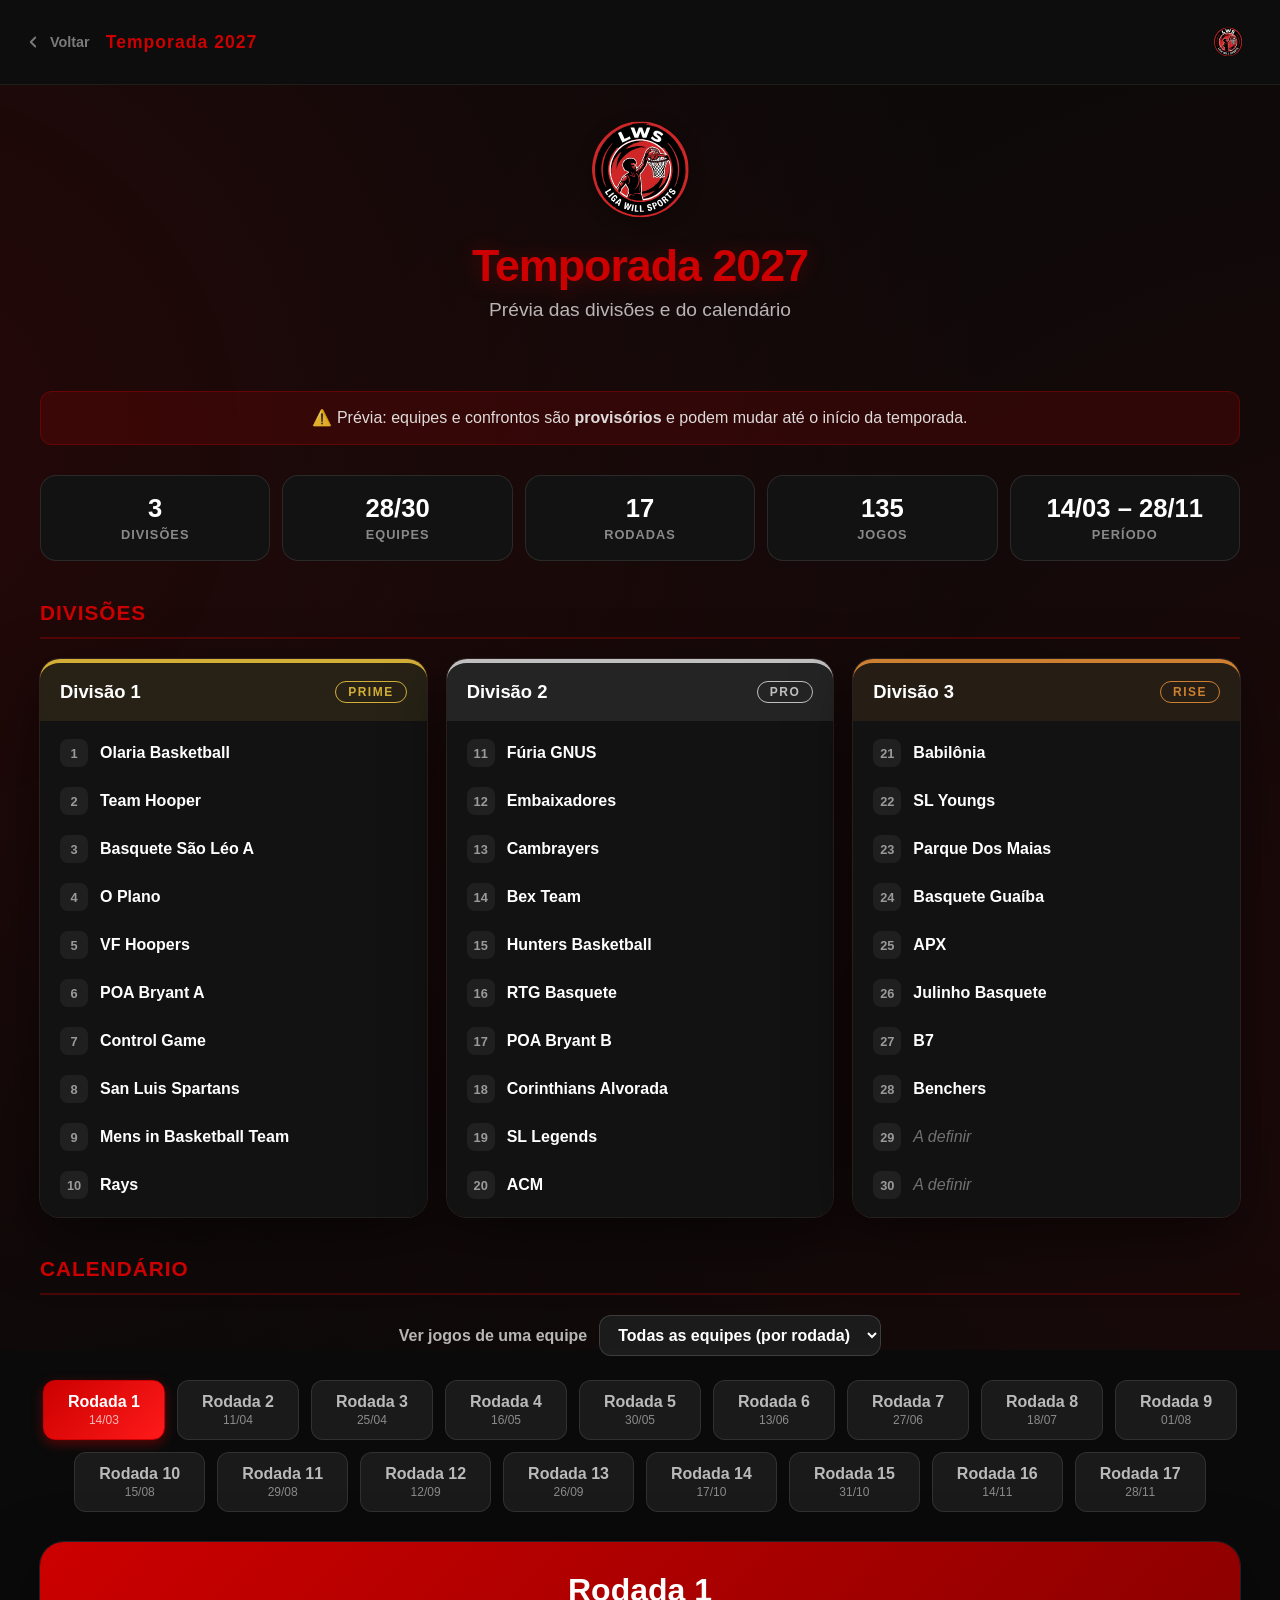
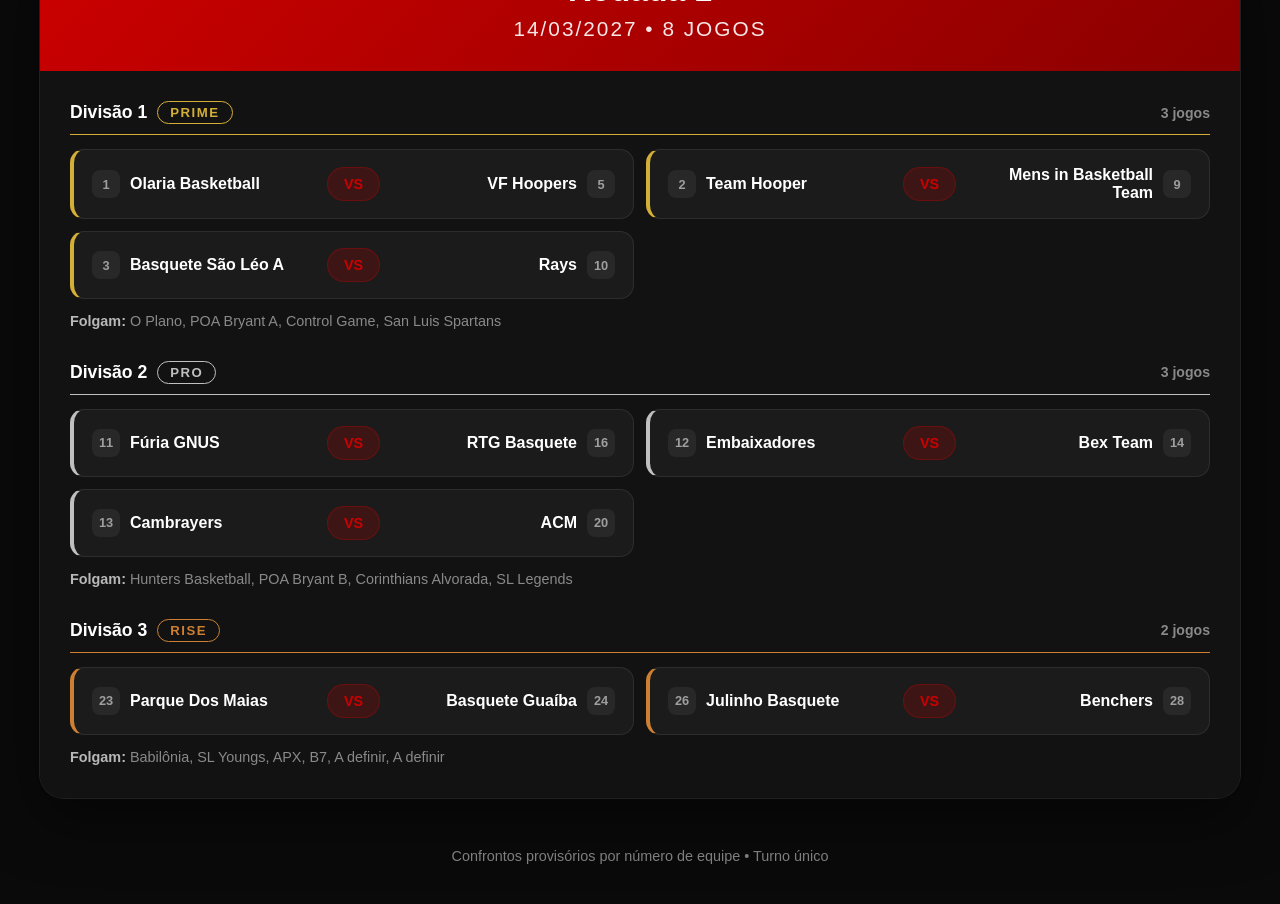
==== calendario2027.html @ 394848a7 "feat: add 2027 season preview page with divisions and calendar Standalone page (calendario2027.html)" ====
<!DOCTYPE html>
<html lang="pt-BR">
<head>
    <meta charset="UTF-8">
    <meta name="viewport" content="width=device-width, initial-scale=1.0">
    <title>Temporada 2027 - Liga Will Sports</title>
    <link rel="stylesheet" href="styles/index.css">
    <link rel="stylesheet" href="styles/classificacao.css">
    <link rel="stylesheet" href="styles/calendario2027.css">
</head>
<body>
    <div class="topbar">
        <a href="index.html" class="back-btn">
            <svg width="18" height="18" viewBox="0 0 24 24" fill="none" stroke="currentColor" stroke-width="2.5" stroke-linecap="round" stroke-linejoin="round">
                <polyline points="15 18 9 12 15 6"/>
            </svg>
            Voltar
        </a>
        <span class="topbar-title">Temporada 2027</span>
        <img src="Images/Logo wil.svg" alt="LWS" class="topbar-logo">
    </div>

    <div class="container">
        <div class="header">
            <div class="logo-container">
                <img src="Images/Logo wil.svg" alt="Liga Will Sports" class="logo">
            </div>
            <h1>Temporada 2027</h1>
            <div class="subtitle">Prévia das divisões e do calendário</div>
        </div>

        <div class="preview-notice">
            ⚠️ Prévia: equipes e confrontos são <strong>provisórios</strong> e podem mudar até o início da temporada.
        </div>

        <div class="season-summary" id="seasonSummary"></div>

        <h2 class="section-title">Divisões</h2>
        <div class="divisions-grid" id="divisionsGrid"></div>

        <h2 class="section-title">Calendário</h2>
        <div class="team-filter">
            <label for="teamFilter">Ver jogos de uma equipe</label>
            <select id="teamFilter"></select>
        </div>

        <div class="rounds-nav" id="roundTabs"></div>
        <div id="roundsContainer"></div>

        <div class="footer" id="calendarNote"></div>
    </div>

    <script src="js/data-loader.js"></script>
    <script src="js/calendario2027-page.js"></script>
</body>
</html>
---- styles/index.css ----
* {
    margin: 0;
    padding: 0;
    box-sizing: border-box;
}

body {
    font-family: 'Inter', -apple-system, BlinkMacSystemFont, 'Segoe UI', sans-serif;
    background: #0a0a0a;
    min-height: 100vh;
    padding: 0 20px 20px 20px;
    padding-top: 80px;
    position: relative;
    overflow-x: hidden;
}

body::before {
    content: '';
    position: fixed;
    top: -50%;
    left: -50%;
    width: 200%;
    height: 200%;
    background:
        radial-gradient(circle at 20% 50%, rgba(204, 0, 0, 0.15) 0%, transparent 50%),
        radial-gradient(circle at 80% 80%, rgba(204, 0, 0, 0.1) 0%, transparent 50%);
    animation: pulse 15s ease-in-out infinite;
    z-index: 0;
}

@keyframes pulse {
    0%, 100% { transform: scale(1) rotate(0deg); }
    50% { transform: scale(1.1) rotate(5deg); }
}

.container {
    max-width: 1200px;
    margin: 0 auto;
    position: relative;
    z-index: 1;
}

.header {
    padding: 40px 30px;
    text-align: center;
    margin-bottom: 30px;
    position: relative;
}

.logo-container {
    position: relative;
    display: flex;
    justify-content: center;
    align-items: center;
    margin-bottom: 20px;
}

.logo {
    width: clamp(140px, 15vw, 220px);
    height: auto;
    filter: drop-shadow(0 4px 8px rgba(0, 0, 0, 0.3));
    display: block;
    position: relative;
    z-index: 1;
}

.header h1 {
    font-size: 2.8em;
    font-weight: 800;
    margin-bottom: 8px;
    color: #cc0000;
    text-shadow: 0 2px 20px rgba(204, 0, 0, 0.3);
    letter-spacing: -1px;
    position: relative;
}

.header .subtitle {
    font-size: 1.2em;
    color: rgba(255, 255, 255, 0.7);
    position: relative;
}

.classification-wrapper {
    display: flex;
    justify-content: center;
    gap: 12px;
    margin-bottom: 30px;
}

.classification-tab {
    background: rgba(30, 30, 30, 0.8);
    border: 1px solid rgba(255, 255, 255, 0.1);
    color: rgba(255, 255, 255, 0.7);
    padding: 12px 24px;
    border-radius: 12px;
    cursor: pointer;
    transition: all 0.3s ease;
    font-weight: 600;
    font-size: 1em;
    text-decoration: none;
    display: inline-block;
}

.classification-tab:hover {
    background: rgba(40, 40, 40, 0.9);
    border-color: rgba(204, 0, 0, 0.3);
    color: white;
}

.rounds-nav {
    display: flex;
    gap: 12px;
    justify-content: center;
    flex-wrap: wrap;
    margin-bottom: 30px;
}

.round-tab {
    background: rgba(30, 30, 30, 0.8);
    border: 1px solid rgba(255, 255, 255, 0.1);
    color: rgba(255, 255, 255, 0.7);
    padding: 12px 24px;
    border-radius: 12px;
    cursor: pointer;
    transition: all 0.3s ease;
    font-weight: 600;
    font-size: 1em;
}

.round-tab:hover {
    background: rgba(40, 40, 40, 0.9);
    border-color: rgba(204, 0, 0, 0.3);
    color: white;
}

.round-tab.active {
    background: linear-gradient(135deg, #cc0000, #ff1a1a);
    border-color: #cc0000;
    color: white;
    box-shadow: 0 4px 12px rgba(204, 0, 0, 0.4);
}

.round-section {
    display: none;
    background: rgba(20, 20, 20, 0.95);
    backdrop-filter: blur(20px);
    border-radius: 24px;
    box-shadow: 0 0 0 1px rgba(255, 255, 255, 0.1), 0 20px 60px rgba(0, 0, 0, 0.5);
    overflow: hidden;
    margin-bottom: 30px;
}

.round-section.active {
    display: block;
    animation: fadeIn 0.3s ease;
}

@keyframes fadeIn {
    from { opacity: 0; transform: translateY(10px); }
    to { opacity: 1; transform: translateY(0); }
}

.round-header {
    background: linear-gradient(135deg, #cc0000 0%, #8b0000 100%);
    padding: 30px;
    text-align: center;
}

.round-header h2 {
    font-size: 2em;
    font-weight: 700;
    color: white;
    margin-bottom: 8px;
}

.round-header .date {
    font-size: 1.3em;
    color: rgba(255, 255, 255, 0.9);
    letter-spacing: 2px;
    text-transform: uppercase;
}

.schedule-wrapper {
    padding: 30px;
}

.match-card {
    background: rgba(30, 30, 30, 0.8);
    border: 1px solid rgba(255, 255, 255, 0.08);
    border-radius: 16px;
    padding: 24px;
    margin-bottom: 16px;
    transition: all 0.3s cubic-bezier(0.4, 0, 0.2, 1);
    display: flex;
    align-items: center;
    gap: 24px;
    position: relative;
    overflow: hidden;
    flex-wrap: wrap;
    justify-content: flex-start;
}

.match-card::before {
    content: '';
    position: absolute;
    left: 0;
    top: 0;
    bottom: 0;
    width: 4px;
    background: linear-gradient(to bottom, #cc0000, #ff3333);
    transform: scaleY(0);
    transition: transform 0.3s ease;
}

.match-card:hover {
    background: rgba(40, 40, 40, 0.9);
    border-color: rgba(204, 0, 0, 0.3);
    transform: translateX(8px);
    box-shadow: 0 8px 24px rgba(0, 0, 0, 0.3);
}

.match-card:hover::before {
    transform: scaleY(1);
}

.time-badge {
    background: linear-gradient(135deg, #cc0000, #ff1a1a);
    color: white;
    padding: 12px 20px;
    border-radius: 12px;
    font-weight: 700;
    font-size: 1.4em;
    min-width: 100px;
    text-align: center;
    flex-shrink: 0;
}

.time-badge.time-finished {
    background: #444;
}

.team {
    color: #ffffff;
    font-weight: 600;
    font-size: 1.15em;
    text-align: center;
    flex: 1;
    min-width: 120px;
}

.team.winner {
    color: #00ff88;
    font-weight: 800;
}

.score.winner {
    color: #00ff88;
}

.score-container {
    display: flex;
    align-items: center;
    gap: 12px;
    background: rgba(0, 0, 0, 0.3);
    padding: 10px 20px;
    border-radius: 12px;
    border: 1px solid rgba(255, 255, 255, 0.1);
    min-width: 120px;
    justify-content: center;
}

.score {
    font-size: 1.8em;
    font-weight: 800;
    color: #ffffff;
}


.score-divider {
    color: rgba(255, 255, 255, 0.2);
    font-weight: bold;
}

.vs-badge {
    background: rgba(204, 0, 0, 0.2);
    color: #cc0000;
    padding: 8px 16px;
    border-radius: 20px;
    font-weight: 700;
    font-size: 0.9em;
    border: 1px solid rgba(204, 0, 0, 0.3);
    text-transform: uppercase;
}

.footer {
    padding: 20px;
    text-align: center;
    color: rgba(255, 255, 255, 0.5);
    font-size: 0.9em;
}

@media (max-width: 768px) {
    .match-card { 
        flex-direction: column; 
        padding: 20px;
        flex-wrap: nowrap;
    }
    .score-container { 
        margin: 10px 0; 
        width: 100%; 
    }
    .team {
        order: 1;
    }
    .team:last-child {
        order: 3;
    }
}

.stats-btn {
    display: inline-flex;
    align-items: center;
    gap: 6px;
    background: rgba(204,0,0,0.12);
    border: 1px solid rgba(204,0,0,0.3);
    color: #cc0000;
    padding: 7px 16px;
    border-radius: 8px;
    font-size: 0.78em;
    font-weight: 700;
    letter-spacing: 0.5px;
    text-decoration: none;
    transition: all 0.2s;
    margin-left: auto;
    flex-shrink: 0;
    cursor: pointer;
    white-space: nowrap;
}
.stats-btn:hover {
    background: rgba(204,0,0,0.25);
    border-color: #cc0000;
    color: #ff3333;
}
.stats-btn svg { flex-shrink: 0; }
@media (max-width: 768px) { .stats-btn { margin: 8px auto 0; } }

.playoff-stage-title {
    font-size: 1.4em;
    font-weight: 700;
    color: #cc0000;
    margin-top: 10px;
    margin-bottom: 20px;
    text-transform: uppercase;
    letter-spacing: 1px;
    border-bottom: 1px solid rgba(204, 0, 0, 0.3);
    padding-bottom: 10px;
    text-align: center;
}
.playoff-stage-title:not(:first-child) {
    margin-top: 30px;
}

.bracket-explanation {
    color: rgba(255,255,255,0.85);
    text-align: center;
    margin-bottom: 40px;
    font-size: 1.1em;
    line-height: 1.6;
    background: rgba(204, 0, 0, 0.15);
    padding: 20px;
    border-radius: 12px;
    border: 1px solid rgba(204, 0, 0, 0.3);
}

.tournament-bracket {
    display: flex;
    justify-content: space-between;
    align-items: center;
    background: rgba(0, 0, 0, 0.2);
    padding: 30px;
    border-radius: 16px;
    border: 1px solid rgba(255, 255, 255, 0.05);
    gap: 20px;
    overflow-x: auto;
}

.bracket-round {
    display: flex;
    flex-direction: column;
    justify-content: center;
    gap: 30px;
    position: relative;
    flex: 1;
    min-width: 200px;
}

.bracket-title {
    text-align: center;
    font-weight: 700;
    color: #cc0000;
    margin-bottom: 15px;
    font-size: 1.1em;
    text-transform: uppercase;
    letter-spacing: 1px;
}

.bracket-matchup {
    background: rgba(30, 30, 30, 0.9);
    border: 1px solid rgba(255, 255, 255, 0.15);
    border-radius: 8px;
    box-shadow: 0 4px 12px rgba(0, 0, 0, 0.3);
    position: relative;
    z-index: 2;
}

.b-team {
    padding: 12px 16px;
    color: #fff;
    font-weight: 600;
    text-align: center;
    border-bottom: 1px solid rgba(255,255,255,0.05);
    font-size: 1.05em;
}

.b-team:last-child {
    border-bottom: none;
    background: rgba(255,255,255,0.03);
}

.b-team.first-place {
    color: #ffd700;
    background: rgba(255, 215, 0, 0.1);
    font-weight: 800;
}

.b-final-chave {
    border-color: rgba(204, 0, 0, 0.5);
    box-shadow: 0 0 10px rgba(204, 0, 0, 0.2);
}

.b-grande-final {
    border-color: #ffd700;
    box-shadow: 0 0 15px rgba(255, 215, 0, 0.2);
}

.b-jogo-separado {
    max-width: 300px;
    margin: 0 auto;
}

.bracket-round:not(:last-child) .bracket-matchup::after {
    content: '';
    position: absolute;
    right: -20px;
    top: 50%;
    width: 20px;
    height: 2px;
    background: rgba(255,255,255,0.2);
}
.bracket-round:not(:first-child) .bracket-matchup::before {
    content: '';
    position: absolute;
    left: -20px;
    top: 50%;
    width: 20px;
    height: 2px;
    background: rgba(255,255,255,0.2);
}

@media (max-width: 768px) {
    .tournament-bracket {
        flex-direction: column;
        gap: 40px;
    }
    .bracket-round:not(:last-child) .bracket-matchup::after,
    .bracket-round:not(:first-child) .bracket-matchup::before {
        display: none;
    }
    .bracket-round {
        width: 100%;
    }
}
---- styles/classificacao.css ----
/* TOP BAR */
.topbar {
    background: #0d0d0d;
    border-bottom: 1px solid rgba(255, 255, 255, 0.07);
    padding: 14px 24px;
    display: flex;
    align-items: center;
    gap: 16px;
    position: fixed;
    top: 0;
    left: 0;
    right: 0;
    width: 100%;
    z-index: 100;
}

.topbar .back-btn {
    position: static;
    top: auto;
    left: auto;
    display: flex;
    align-items: center;
    gap: 8px;
    color: rgba(255, 255, 255, 0.45);
    text-decoration: none;
    font-size: 0.9em;
    font-weight: 600;
    transition: color 0.2s;
    cursor: pointer;
    background: none;
    border: none;
    padding: 0;
}

.topbar .back-btn:hover {
    color: white;
    background: none;
    border: none;
}

.topbar-logo {
    width: 56px;
    height: 56px;
    object-fit: contain;
    margin-left: auto;
}

.topbar-title {
    font-family: 'Inter', -apple-system, BlinkMacSystemFont, 'Segoe UI', sans-serif;
    font-weight: 800;
    font-size: 1.1em;
    letter-spacing: 1px;
    color: #cc0000;
}



.classification-container {
    background: rgba(20, 20, 20, 0.95);
    backdrop-filter: blur(20px);
    border-radius: 24px;
    box-shadow: 0 0 0 1px rgba(255, 255, 255, 0.1), 0 20px 60px rgba(0, 0, 0, 0.5);
    overflow: hidden;
    margin-bottom: 30px;
    padding: 30px;
}

.standings-scroll {
    width: 100%;
    overflow-x: auto;
    -webkit-overflow-scrolling: touch;
    scrollbar-gutter: stable both-edges;
}

.standings-scroll:focus-within {
    outline: 2px solid rgba(204, 0, 0, 0.35);
    outline-offset: 6px;
    border-radius: 16px;
}

.group-title {
    font-family: 'Inter', -apple-system, BlinkMacSystemFont, 'Segoe UI', sans-serif;
    font-size: 1.3em;
    font-weight: 700;
    color: #cc0000;
    margin: 30px 0 20px 0;
    text-transform: uppercase;
    letter-spacing: 1px;
    padding-bottom: 12px;
    border-bottom: 2px solid rgba(204, 0, 0, 0.3);
}

.group-title:first-child {
    margin-top: 0;
}

.standings-table {
    width: 100%;
    border-collapse: collapse;
    font-size: 1em;
    min-width: 640px;
}

.standings-table thead {
    background: linear-gradient(135deg, #cc0000 0%, #8b0000 100%);
}

.standings-table th {
    color: white;
    padding: 16px 12px;
    text-align: left;
    font-weight: 700;
    text-transform: uppercase;
    letter-spacing: 1px;
    font-size: 0.85em;
}

.standings-table th.position {
    width: 50px;
    text-align: center;
}

.standings-table th.team-name {
    text-align: left;
}

.standings-table th.stat {
    width: 60px;
    text-align: center;
}

.standing-row {
    border-bottom: 1px solid rgba(255, 255, 255, 0.08);
    transition: all 0.3s ease;
}

.standing-row:hover {
    background: rgba(204, 0, 0, 0.08);
}

.standing-row:last-child {
    border-bottom: none;
}

.standings-table td {
    padding: 16px 12px;
    color: rgba(255, 255, 255, 0.9);
}

.standings-table td.position {
    text-align: center;
    font-weight: 700;
    color: #cc0000;
    width: 50px;
}

.standings-table td.team-name {
    font-weight: 600;
    color: #ffffff;
    text-align: left;
}

.standings-table td.stat {
    text-align: center;
    color: rgba(255, 255, 255, 0.7);
    font-weight: 500;
    width: 60px;
}

.standings-table td.points {
    font-weight: 700;
}

.standings-table td.saldo {
    font-weight: 600;
    border-radius: 6px;
    text-align: center;
}

.standings-table td.saldo.positivo {
    color: #00ff88;
    background: rgba(0, 255, 136, 0.1);
}

.standings-table td.saldo.negativo {
    color: #cc0000;
    background: rgba(204, 0, 0, 0.1);
}

/* Medal highlights */
.standing-row.gold {
    background: rgba(212, 175, 55, 0.08);
}

.standing-row.silver {
    background: rgba(192, 192, 192, 0.08);
}

.standing-row.bronze {
    background: rgba(205, 127, 50, 0.08);
}

@media (max-width: 768px) {
    .back-btn {
        top: 20px;
        left: 20px;
        padding: 8px 12px;
        font-size: 0.9em;
    }

    .topbar {
        padding: 12px 16px;
        gap: 12px;
    }

    .topbar-logo {
        width: 44px;
        height: 44px;
    }

    .topbar-title {
        font-size: 1em;
        letter-spacing: 0.6px;
    }

    .header {
        padding: 30px 20px;
    }

    .classification-container {
        padding: 20px;
        border-radius: 16px;
    }

    .standings-table {
        font-size: 0.85em;
        min-width: 600px;
    }

    .standings-table th,
    .standings-table td {
        padding: 12px 8px;
    }

    .standings-table th.stat,
    .standings-table td.stat {
        width: 50px;
        font-size: 0.9em;
    }

    .standings-table th.position,
    .standings-table td.position {
        width: 40px;
    }
}

@media (max-width: 480px) {
    .classification-container {
        padding: 16px;
    }

    .standings-table {
        min-width: 520px;
        font-size: 0.82em;
    }

    /* Mantém o essencial visível no celular */
    .col-jogos,
    .col-derrotas,
    .col-saldo {
        display: none;
    }
}
---- styles/calendario2027.css ----
/* Cores por divisão (mesma lógica de ouro/prata/bronze da classificação) */
.prime { --div-color: #d4af37; --div-bg: rgba(212, 175, 55, 0.1); }
.pro   { --div-color: #c0c0c0; --div-bg: rgba(192, 192, 192, 0.1); }
.rise  { --div-color: #cd7f32; --div-bg: rgba(205, 127, 50, 0.1); }

.preview-notice {
    color: rgba(255, 255, 255, 0.85);
    text-align: center;
    background: rgba(204, 0, 0, 0.15);
    border: 1px solid rgba(204, 0, 0, 0.3);
    border-radius: 12px;
    padding: 14px 20px;
    margin-bottom: 30px;
    line-height: 1.5;
}

/* RESUMO */
.season-summary {
    display: grid;
    grid-template-columns: repeat(5, 1fr);
    gap: 12px;
    margin-bottom: 40px;
}

.summary-item {
    background: rgba(20, 20, 20, 0.95);
    border: 1px solid rgba(255, 255, 255, 0.1);
    border-radius: 16px;
    padding: 18px 12px;
    text-align: center;
}

.summary-value {
    color: #ffffff;
    font-size: 1.6em;
    font-weight: 800;
    font-variant-numeric: tabular-nums;
}

.summary-label {
    color: rgba(255, 255, 255, 0.5);
    font-size: 0.8em;
    font-weight: 600;
    text-transform: uppercase;
    letter-spacing: 1px;
    margin-top: 4px;
}

.section-title {
    font-size: 1.3em;
    font-weight: 700;
    color: #cc0000;
    margin-bottom: 20px;
    text-transform: uppercase;
    letter-spacing: 1px;
    padding-bottom: 12px;
    border-bottom: 2px solid rgba(204, 0, 0, 0.3);
}

/* DIVISÕES */
.divisions-grid {
    display: grid;
    grid-template-columns: repeat(3, 1fr);
    gap: 20px;
    margin-bottom: 40px;
}

.division-card {
    background: rgba(20, 20, 20, 0.95);
    border-radius: 20px;
    box-shadow: 0 0 0 1px rgba(255, 255, 255, 0.1), 0 20px 60px rgba(0, 0, 0, 0.5);
    border-top: 4px solid var(--div-color);
    overflow: hidden;
}

.division-head {
    display: flex;
    align-items: center;
    justify-content: space-between;
    gap: 12px;
    padding: 18px 20px;
    background: var(--div-bg);
}

.division-name {
    color: #ffffff;
    font-weight: 800;
    font-size: 1.15em;
}

.division-tag {
    display: inline-block;
    color: var(--div-color);
    border: 1px solid var(--div-color);
    border-radius: 20px;
    padding: 3px 12px;
    font-size: 0.75em;
    font-weight: 800;
    text-transform: uppercase;
    letter-spacing: 1.5px;
    vertical-align: middle;
}

.division-teams {
    list-style: none;
    padding: 8px 0;
}

.division-team {
    width: 100%;
    display: flex;
    align-items: center;
    gap: 12px;
    padding: 10px 20px;
    background: none;
    border: none;
    color: inherit;
    font: inherit;
    text-align: left;
    cursor: pointer;
    transition: background 0.2s;
}

.division-team:hover,
.division-team:focus-visible {
    background: rgba(204, 0, 0, 0.1);
    outline: none;
}

.team-num {
    flex-shrink: 0;
    min-width: 28px;
    height: 28px;
    padding: 0 6px;
    display: inline-flex;
    align-items: center;
    justify-content: center;
    border-radius: 8px;
    background: rgba(255, 255, 255, 0.06);
    color: rgba(255, 255, 255, 0.55);
    font-size: 0.8em;
    font-weight: 700;
    font-variant-numeric: tabular-nums;
}

.cal-team-name {
    color: #ffffff;
    font-weight: 600;
}

.cal-team-name.tbd {
    color: rgba(255, 255, 255, 0.4);
    font-style: italic;
    font-weight: 500;
}

/* FILTRO POR EQUIPE */
.team-filter {
    display: flex;
    align-items: center;
    justify-content: center;
    gap: 12px;
    flex-wrap: wrap;
    margin-bottom: 24px;
    scroll-margin-top: 100px;
}

.team-filter label {
    color: rgba(255, 255, 255, 0.7);
    font-weight: 600;
}

.team-filter select {
    background: rgba(30, 30, 30, 0.9);
    color: #ffffff;
    border: 1px solid rgba(255, 255, 255, 0.15);
    border-radius: 12px;
    padding: 10px 14px;
    font: inherit;
    font-weight: 600;
    min-width: 260px;
    max-width: 100%;
    cursor: pointer;
}

.team-filter select:focus {
    outline: 2px solid rgba(204, 0, 0, 0.5);
    outline-offset: 2px;
}

/* RODADAS */
.rounds-nav[hidden] {
    display: none;
}

.round-tab-date {
    display: block;
    font-size: 0.75em;
    font-weight: 500;
    opacity: 0.7;
    margin-top: 2px;
}

.round-division {
    margin-bottom: 28px;
}

.round-division:last-child {
    margin-bottom: 0;
}

.round-division-title {
    display: flex;
    align-items: center;
    gap: 10px;
    color: #ffffff;
    font-weight: 700;
    font-size: 1.1em;
    padding-bottom: 10px;
    margin-bottom: 14px;
    border-bottom: 1px solid var(--div-color);
}

.round-division-count {
    margin-left: auto;
    color: rgba(255, 255, 255, 0.5);
    font-size: 0.8em;
    font-weight: 600;
}

.cal-grid {
    display: grid;
    grid-template-columns: repeat(auto-fill, minmax(420px, 1fr));
    gap: 12px;
}

.cal-match {
    display: flex;
    align-items: center;
    gap: 14px;
    background: rgba(30, 30, 30, 0.8);
    border: 1px solid rgba(255, 255, 255, 0.08);
    border-left: 4px solid var(--div-color);
    border-radius: 14px;
    padding: 16px 18px;
    transition: background 0.2s, border-color 0.2s;
}

.cal-match:hover {
    background: rgba(40, 40, 40, 0.9);
}

.cal-team {
    flex: 1;
    min-width: 0;
    display: flex;
    align-items: center;
    gap: 10px;
}

.cal-team.right {
    flex-direction: row-reverse;
    text-align: right;
}

.folgas {
    color: rgba(255, 255, 255, 0.5);
    font-size: 0.9em;
    margin-top: 12px;
    line-height: 1.5;
}

.folgas strong {
    color: rgba(255, 255, 255, 0.7);
}

/* JOGOS DE UMA EQUIPE */
.team-view .round-header {
    background: linear-gradient(135deg, #cc0000 0%, #8b0000 100%);
    border-bottom: 4px solid var(--div-color);
}

.team-game {
    display: grid;
    grid-template-columns: 110px 110px 1fr;
    align-items: center;
    gap: 12px;
    padding: 12px 16px;
    border-bottom: 1px solid rgba(255, 255, 255, 0.06);
}

.team-game:last-of-type {
    border-bottom: none;
}

.tg-round {
    color: #cc0000;
    font-weight: 700;
}

.tg-date {
    color: rgba(255, 255, 255, 0.7);
    font-variant-numeric: tabular-nums;
}

.tg-opp {
    display: flex;
    align-items: center;
    gap: 10px;
    color: #ffffff;
    min-width: 0;
}

.tg-vs {
    color: rgba(255, 255, 255, 0.4);
    font-size: 0.85em;
    font-weight: 700;
    text-transform: uppercase;
}

.team-game.bye .tg-opp {
    color: rgba(255, 255, 255, 0.35);
    font-style: italic;
}

.team-game.bye .tg-round {
    color: rgba(204, 0, 0, 0.5);
}

.team-view-close {
    display: block;
    margin: 24px auto 0;
}

@media (max-width: 900px) {
    .divisions-grid {
        grid-template-columns: 1fr;
    }

    .season-summary {
        grid-template-columns: repeat(3, 1fr);
    }
}

@media (max-width: 768px) {
    /* No celular as 17 rodadas viram uma faixa com rolagem lateral */
    .rounds-nav {
        flex-wrap: nowrap;
        justify-content: flex-start;
        overflow-x: auto;
        gap: 8px;
        padding-bottom: 8px;
        margin-bottom: 20px;
        -webkit-overflow-scrolling: touch;
    }

    .round-tab {
        flex-shrink: 0;
        padding: 10px 16px;
        font-size: 0.9em;
    }

    .cal-grid {
        grid-template-columns: 1fr;
    }

    .schedule-wrapper {
        padding: 20px 16px;
    }

    .team-game {
        grid-template-columns: 1fr auto;
        gap: 4px 12px;
    }

    .tg-opp {
        grid-column: 1 / -1;
    }
}

@media (max-width: 480px) {
    body {
        padding-left: 16px;
        padding-right: 16px;
    }

    .season-summary {
        grid-template-columns: repeat(2, 1fr);
    }

    .cal-match {
        flex-direction: column;
        align-items: stretch;
        gap: 8px;
        padding: 14px;
    }

    .cal-team.right {
        flex-direction: row;
        text-align: left;
    }

    .cal-match .vs-badge {
        align-self: center;
    }
}
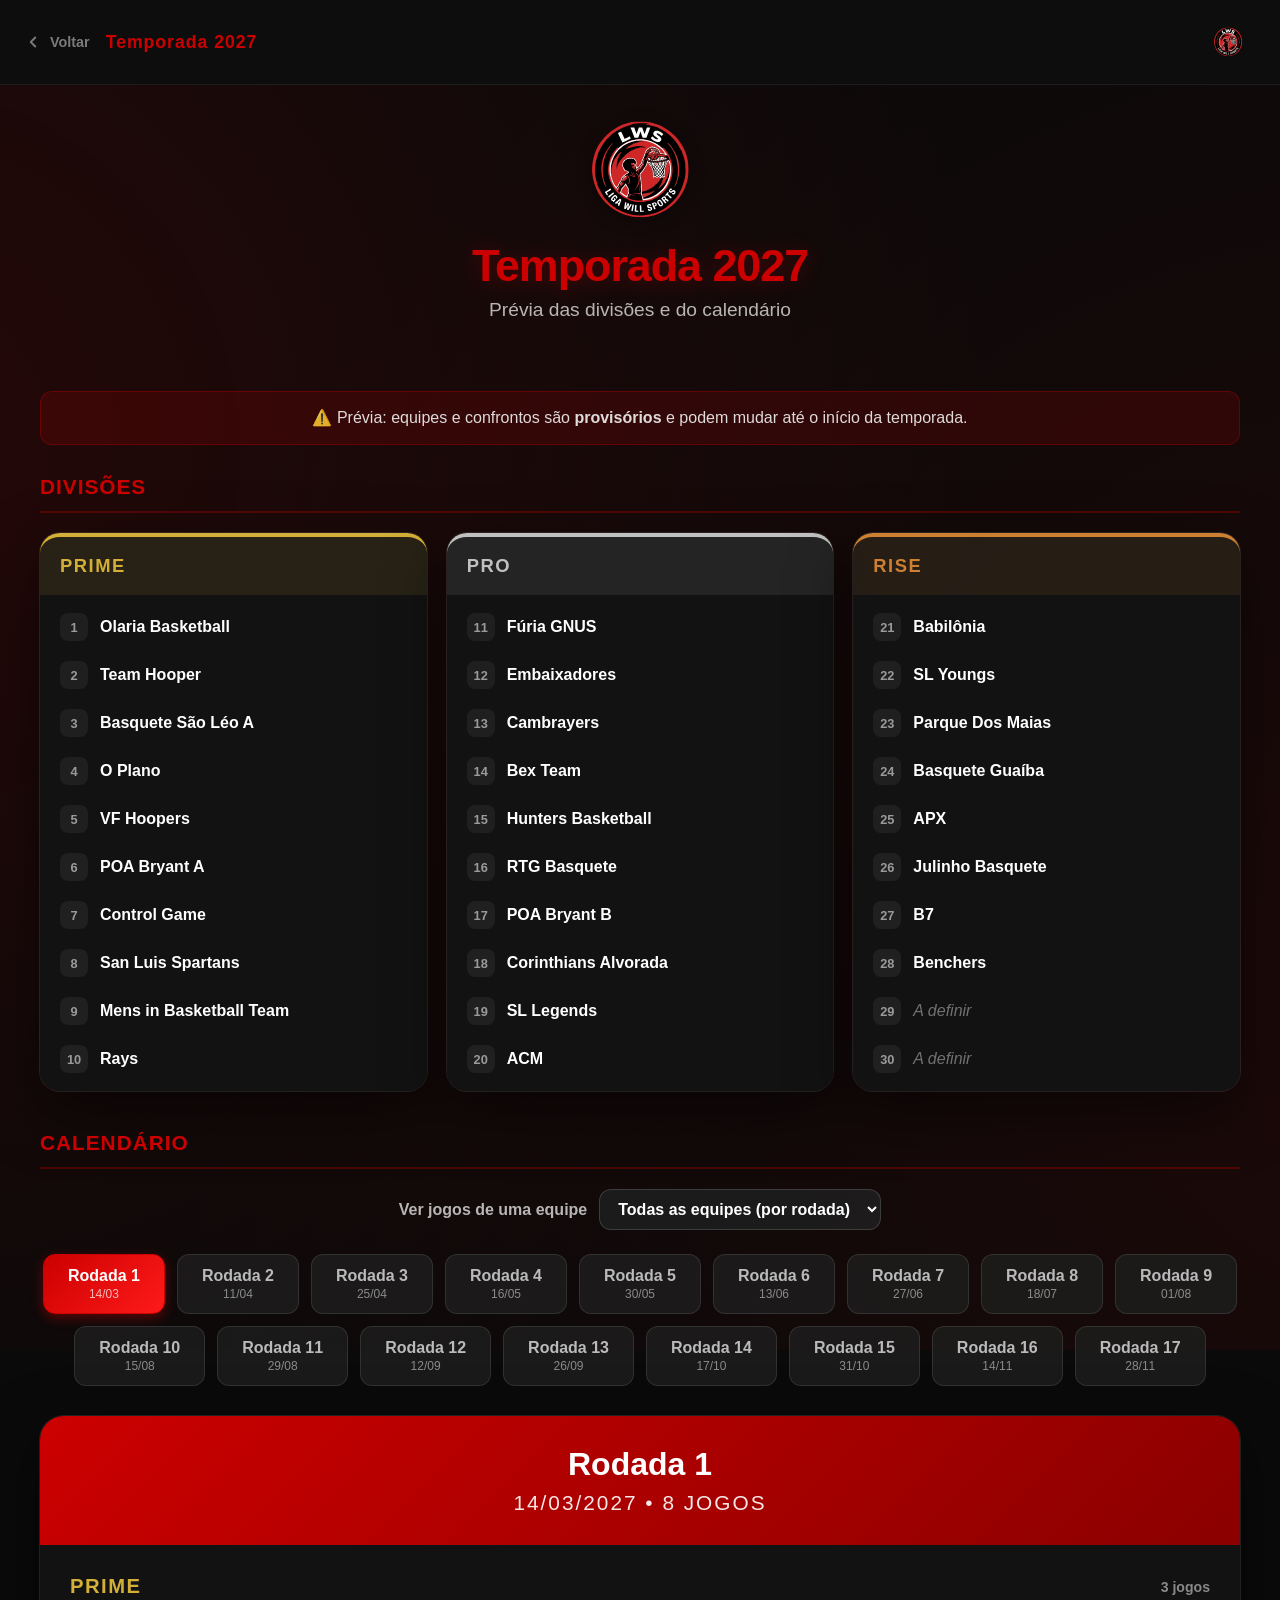
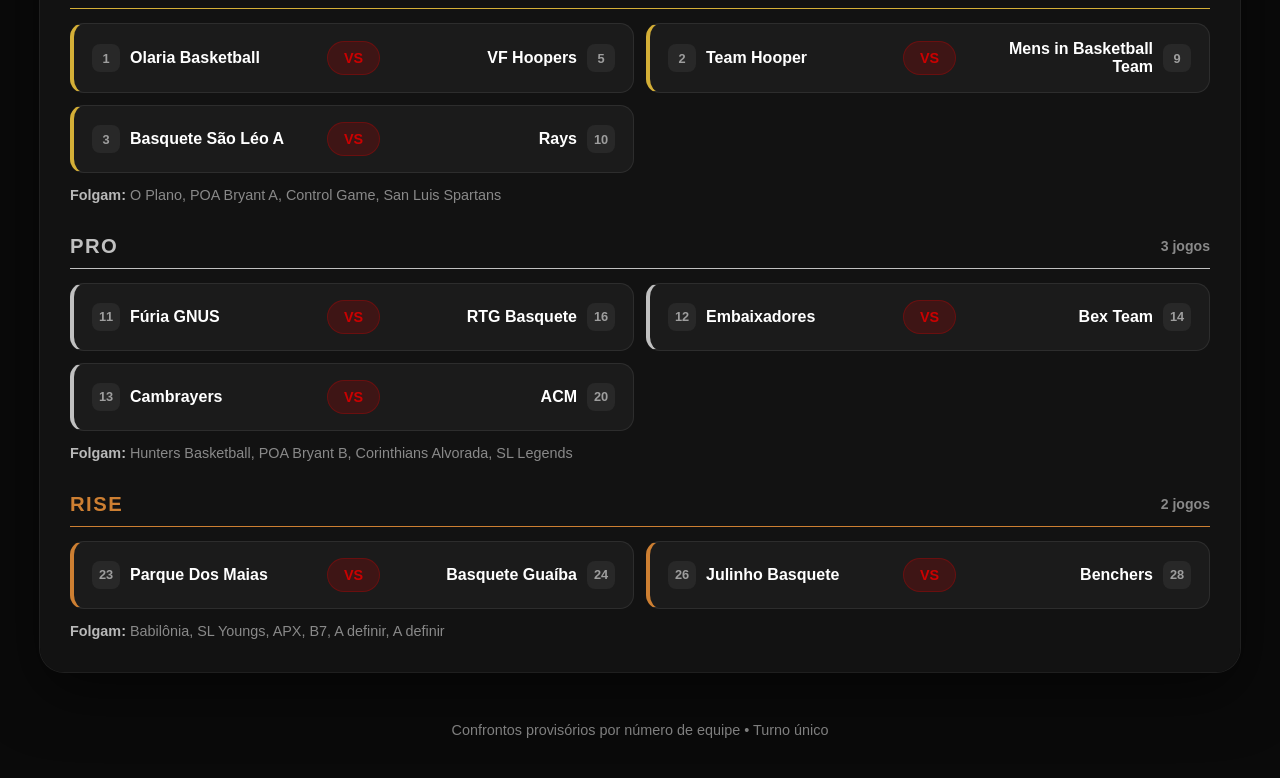
==== commit 2657cbbd: "refactor: simplify 2027 preview page Remove the season summary strip and show divisions only by name" ====
--- a/calendario2027.html
+++ b/calendario2027.html
@@ -33,8 +33,6 @@
             ⚠️ Prévia: equipes e confrontos são <strong>provisórios</strong> e podem mudar até o início da temporada.
         </div>
 
-        <div class="season-summary" id="seasonSummary"></div>
-
         <h2 class="section-title">Divisões</h2>
         <div class="divisions-grid" id="divisionsGrid"></div>
 
--- a/styles/calendario2027.css
+++ b/styles/calendario2027.css
@@ -14,38 +14,6 @@
     line-height: 1.5;
 }
 
-/* RESUMO */
-.season-summary {
-    display: grid;
-    grid-template-columns: repeat(5, 1fr);
-    gap: 12px;
-    margin-bottom: 40px;
-}
-
-.summary-item {
-    background: rgba(20, 20, 20, 0.95);
-    border: 1px solid rgba(255, 255, 255, 0.1);
-    border-radius: 16px;
-    padding: 18px 12px;
-    text-align: center;
-}
-
-.summary-value {
-    color: #ffffff;
-    font-size: 1.6em;
-    font-weight: 800;
-    font-variant-numeric: tabular-nums;
-}
-
-.summary-label {
-    color: rgba(255, 255, 255, 0.5);
-    font-size: 0.8em;
-    font-weight: 600;
-    text-transform: uppercase;
-    letter-spacing: 1px;
-    margin-top: 4px;
-}
-
 .section-title {
     font-size: 1.3em;
     font-weight: 700;
@@ -83,22 +51,11 @@
 }
 
 .division-name {
-    color: #ffffff;
+    color: var(--div-color);
     font-weight: 800;
     font-size: 1.15em;
-}
-
-.division-tag {
-    display: inline-block;
-    color: var(--div-color);
-    border: 1px solid var(--div-color);
-    border-radius: 20px;
-    padding: 3px 12px;
-    font-size: 0.75em;
-    font-weight: 800;
     text-transform: uppercase;
     letter-spacing: 1.5px;
-    vertical-align: middle;
 }
 
 .division-teams {
@@ -336,10 +293,6 @@
     .divisions-grid {
         grid-template-columns: 1fr;
     }
-
-    .season-summary {
-        grid-template-columns: repeat(3, 1fr);
-    }
 }
 
 @media (max-width: 768px) {
@@ -384,10 +337,6 @@
         padding-right: 16px;
     }
 
-    .season-summary {
-        grid-template-columns: repeat(2, 1fr);
-    }
-
     .cal-match {
         flex-direction: column;
         align-items: stretch;
